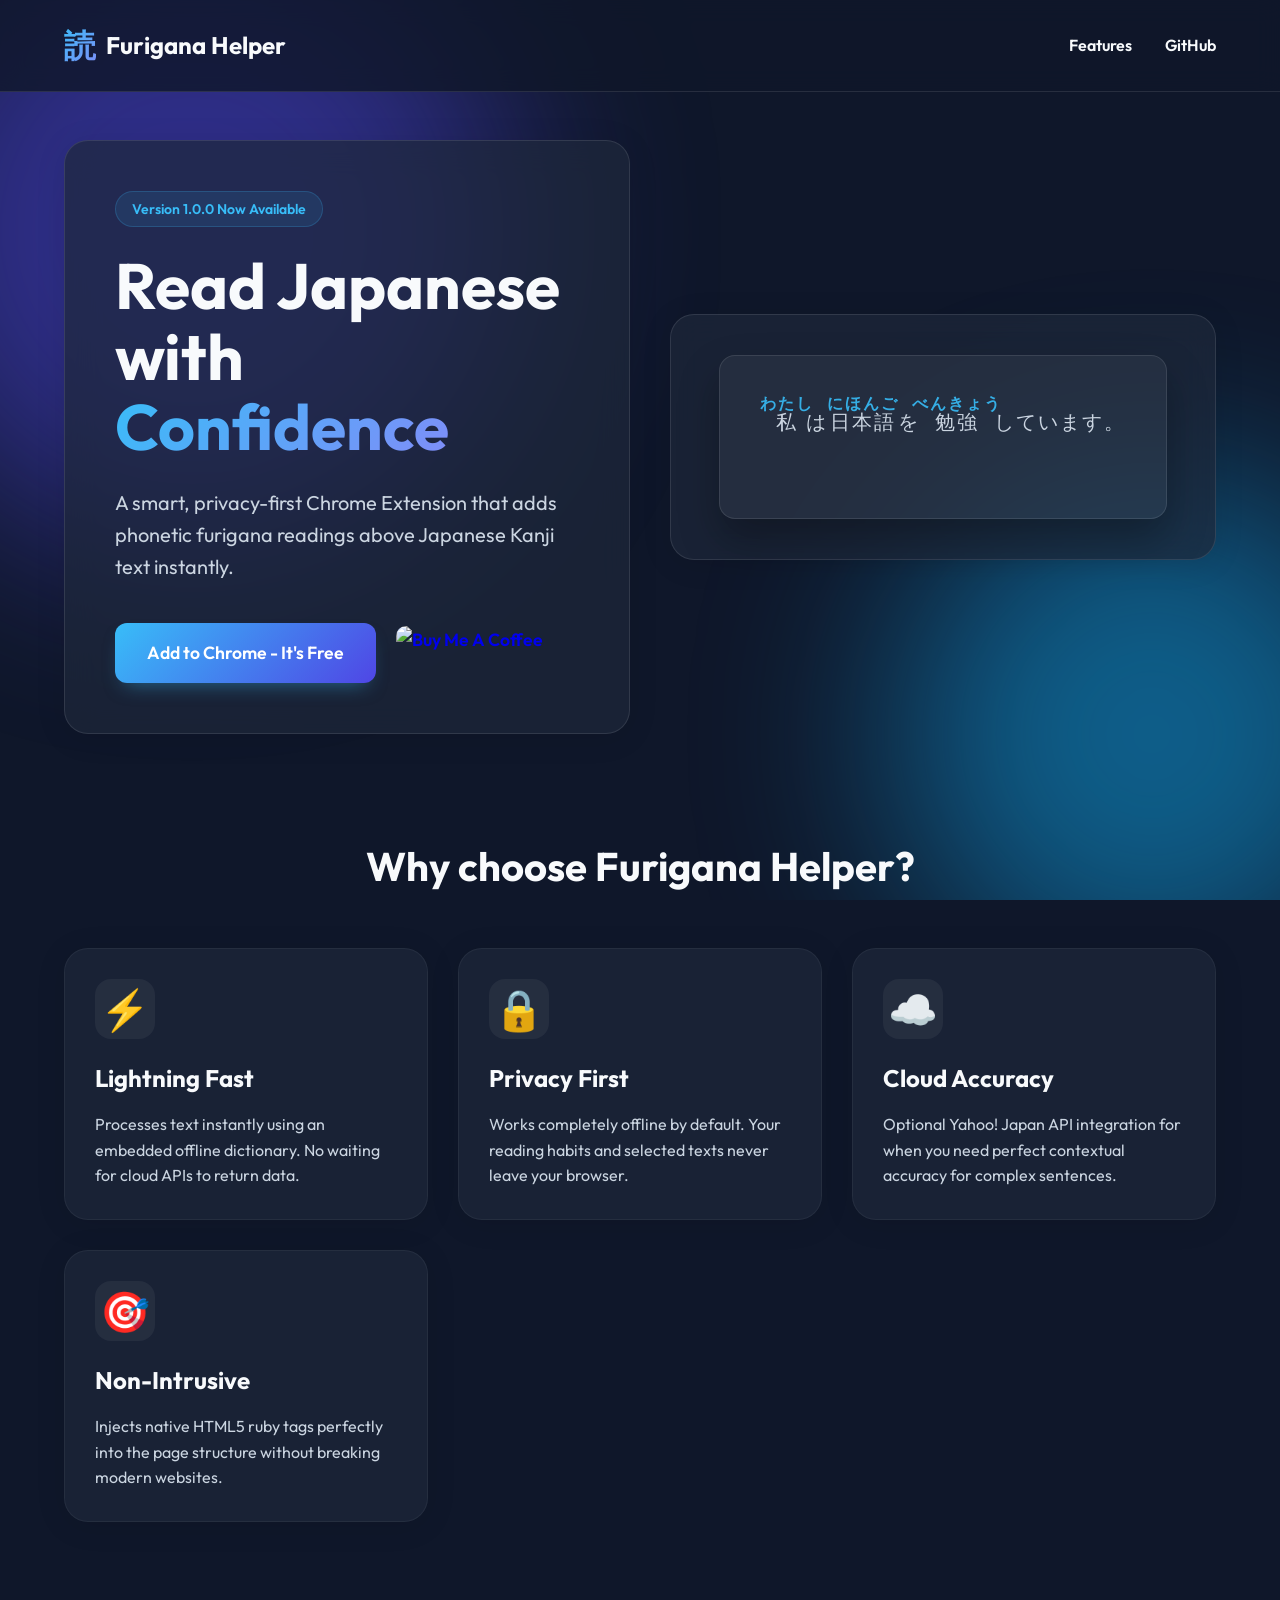
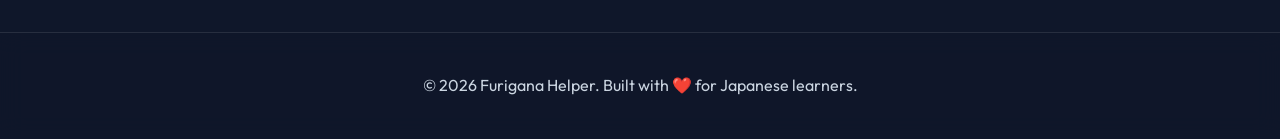
==== index.html @ e9f8dd42 "init" ====
<!DOCTYPE html>
<html lang="en">
<head>
    <meta charset="UTF-8">
    <meta name="viewport" content="width=device-width, initial-scale=1.0">
    <title>Furigana Helper - Master Japanese Reading</title>
    <meta name="description" content="A non-intrusive Chrome Extension that adds phonetic furigana readings above Japanese Kanji text using a hybrid offline and cloud processing architecture.">
    <link rel="stylesheet" href="style.css">
    <!-- Modern typography -->
    <link href="https://fonts.googleapis.com/css2?family=Outfit:wght@300;400;600;700&display=swap" rel="stylesheet">
</head>
<body>
    <!-- Animated background elements -->
    <div class="background-elements">
        <div class="blob blob-1"></div>
        <div class="blob blob-2"></div>
    </div>

    <!-- Glassmorphism Navigation -->
    <nav class="glass-nav">
        <div class="logo">
            <span class="kanji">読</span> Furigana Helper
        </div>
        <div class="nav-links">
            <a href="#features">Features</a>
            <a href="https://github.com/wennuan-jp/furigana-helper" target="_blank">GitHub</a>
        </div>
    </nav>

    <main>
        <!-- Hero Section -->
        <section class="hero">
            <div class="hero-content glass-card">
                <div class="badge">Version 1.0.0 Now Available</div>
                <h1>Read Japanese with <span class="highlight">Confidence</span></h1>
                <p>A smart, privacy-first Chrome Extension that adds phonetic furigana readings above Japanese Kanji text instantly.</p>
                <div class="cta-group">
                    <a href="https://chrome.google.com/webstore" class="btn primary-btn">Add to Chrome - It's Free</a>
                    
                    <!-- Buy me a coffee button -->
                    <a href="https://buymeacoffee.com/wennuan" target="_blank" class="btn bmac-btn">
                        <img src="https://cdn.buymeacoffee.com/buttons/v2/default-yellow.png" alt="Buy Me A Coffee" class="bmac-img">
                    </a>
                </div>
            </div>
            
            <div class="hero-image glass-card">
                <div class="mockup">
                    <p class="japanese-text">
                        <ruby>私<rt>わたし</rt></ruby>は<ruby>日本語<rt>にほんご</rt></ruby>を<ruby>勉強<rt>べんきょう</rt></ruby>しています。
                    </p>
                </div>
            </div>
        </section>

        <!-- Features Section -->
        <section id="features" class="features">
            <h2 class="section-title">Why choose Furigana Helper?</h2>
            <div class="feature-grid">
                <div class="feature-card glass-card">
                    <div class="icon">⚡️</div>
                    <h3>Lightning Fast</h3>
                    <p>Processes text instantly using an embedded offline dictionary. No waiting for cloud APIs to return data.</p>
                </div>
                <div class="feature-card glass-card">
                    <div class="icon">🔒</div>
                    <h3>Privacy First</h3>
                    <p>Works completely offline by default. Your reading habits and selected texts never leave your browser.</p>
                </div>
                <div class="feature-card glass-card">
                    <div class="icon">☁️</div>
                    <h3>Cloud Accuracy</h3>
                    <p>Optional Yahoo! Japan API integration for when you need perfect contextual accuracy for complex sentences.</p>
                </div>
                <div class="feature-card glass-card">
                    <div class="icon">🎯</div>
                    <h3>Non-Intrusive</h3>
                    <p>Injects native HTML5 ruby tags perfectly into the page structure without breaking modern websites.</p>
                </div>
            </div>
        </section>
    </main>

    <footer>
        <p>&copy; 2026 Furigana Helper. Built with ❤️ for Japanese learners.</p>
    </footer>
</body>
</html>
---- style.css ----
:root {
    --bg-color: #0f172a;
    --text-main: #f8fafc;
    --text-muted: #cbd5e1;
    --accent: #38bdf8;
    --accent-hover: #0ea5e9;
    --glass-bg: rgba(30, 41, 59, 0.7);
    --glass-border: rgba(255, 255, 255, 0.1);
}

* {
    margin: 0;
    padding: 0;
    box-sizing: border-box;
}

body {
    font-family: 'Outfit', sans-serif;
    background-color: var(--bg-color);
    color: var(--text-main);
    line-height: 1.6;
    overflow-x: hidden;
    position: relative;
    min-height: 100vh;
}

/* Background Gradients & Blobs */
.background-elements {
    position: fixed;
    top: 0;
    left: 0;
    width: 100%;
    height: 100%;
    z-index: -1;
    overflow: hidden;
}

.blob {
    position: absolute;
    border-radius: 50%;
    filter: blur(100px);
    opacity: 0.5;
    animation: float 20s infinite ease-in-out alternate;
}

.blob-1 {
    top: -10%;
    left: -10%;
    width: 50vw;
    height: 50vw;
    background: #4f46e5;
}

.blob-2 {
    bottom: -10%;
    right: -10%;
    width: 40vw;
    height: 40vw;
    background: #0ea5e9;
    animation-delay: -10s;
}

@keyframes float {
    0% { transform: translate(0, 0) scale(1); }
    100% { transform: translate(50px, 50px) scale(1.1); }
}

/* Glassmorphism Utilities */
.glass-card {
    background: var(--glass-bg);
    backdrop-filter: blur(16px);
    -webkit-backdrop-filter: blur(16px);
    border: 1px solid var(--glass-border);
    border-radius: 24px;
    box-shadow: 0 4px 30px rgba(0, 0, 0, 0.1);
}

.glass-nav {
    position: fixed;
    top: 0;
    width: 100%;
    display: flex;
    justify-content: space-between;
    align-items: center;
    padding: 20px 5%;
    background: rgba(15, 23, 42, 0.8);
    backdrop-filter: blur(12px);
    border-bottom: 1px solid var(--glass-border);
    z-index: 100;
}

.logo {
    font-size: 1.5rem;
    font-weight: 700;
    display: flex;
    align-items: center;
    gap: 10px;
}

.kanji {
    background: linear-gradient(135deg, #38bdf8, #818cf8);
    -webkit-background-clip: text;
    -webkit-text-fill-color: transparent;
    font-size: 2rem;
}

.nav-links a {
    color: var(--text-main);
    text-decoration: none;
    margin-left: 30px;
    font-weight: 600;
    transition: color 0.3s;
}

.nav-links a:hover {
    color: var(--accent);
}

/* Main Layout */
main {
    padding: 140px 5% 60px;
    max-width: 1400px;
    margin: 0 auto;
}

/* Hero Section */
.hero {
    display: flex;
    gap: 40px;
    align-items: center;
    margin-bottom: 100px;
    flex-wrap: wrap;
}

.hero-content {
    flex: 1;
    min-width: 350px;
    padding: 50px;
}

.badge {
    display: inline-block;
    padding: 6px 16px;
    background: rgba(56, 189, 248, 0.1);
    color: var(--accent);
    border: 1px solid rgba(56, 189, 248, 0.2);
    border-radius: 50px;
    font-size: 0.875rem;
    font-weight: 600;
    margin-bottom: 24px;
}

.hero h1 {
    font-size: 4rem;
    line-height: 1.1;
    margin-bottom: 24px;
}

.highlight {
    background: linear-gradient(135deg, #38bdf8, #818cf8);
    -webkit-background-clip: text;
    -webkit-text-fill-color: transparent;
}

.hero p {
    font-size: 1.25rem;
    color: var(--text-muted);
    margin-bottom: 40px;
}

.cta-group {
    display: flex;
    gap: 20px;
    align-items: center;
    flex-wrap: wrap;
}

.btn {
    padding: 16px 32px;
    border-radius: 12px;
    font-weight: 600;
    font-size: 1.1rem;
    text-decoration: none;
    transition: all 0.3s ease;
    display: inline-flex;
    align-items: center;
    justify-content: center;
}

.primary-btn {
    background: linear-gradient(135deg, #38bdf8, #4f46e5);
    color: white;
    border: none;
    box-shadow: 0 10px 20px -10px rgba(56, 189, 248, 0.5);
}

.primary-btn:hover {
    transform: translateY(-2px);
    box-shadow: 0 15px 25px -10px rgba(56, 189, 248, 0.7);
}

.bmac-btn {
    padding: 0;
    background: transparent;
    border-radius: 10px;
    overflow: hidden;
    height: 54px;
    display: inline-block;
}

.bmac-btn img {
    height: 100%;
    transition: transform 0.3s;
}

.bmac-btn:hover img {
    transform: scale(1.05);
}

/* Mockup UI */
.hero-image {
    flex: 1;
    min-width: 350px;
    padding: 40px;
    display: flex;
    align-items: center;
    justify-content: center;
    position: relative;
}

.mockup {
    background: rgba(255, 255, 255, 0.05);
    padding: 40px;
    border-radius: 16px;
    border: 1px solid rgba(255, 255, 255, 0.1);
    box-shadow: 0 20px 40px rgba(0,0,0,0.3);
    text-align: center;
}

.japanese-text {
    font-size: 2.5rem;
    font-weight: 400;
    letter-spacing: 0.1em;
    color: white;
}

ruby {
    ruby-position: over;
    ruby-align: center;
}

rt {
    color: var(--accent);
    font-size: 1rem;
    font-weight: 600;
    opacity: 0.9;
}

/* Features */
.section-title {
    text-align: center;
    font-size: 2.5rem;
    margin-bottom: 50px;
}

.feature-grid {
    display: grid;
    grid-template-columns: repeat(auto-fit, minmax(280px, 1fr));
    gap: 30px;
}

.feature-card {
    padding: 30px;
    transition: transform 0.3s ease;
    border: 1px solid rgba(255,255,255,0.05);
}

.feature-card:hover {
    transform: translateY(-5px);
    border-color: rgba(56, 189, 248, 0.3);
}

.feature-card .icon {
    font-size: 2.5rem;
    margin-bottom: 20px;
    background: rgba(255,255,255,0.05);
    width: 60px;
    height: 60px;
    display: flex;
    align-items: center;
    justify-content: center;
    border-radius: 16px;
}

.feature-card h3 {
    font-size: 1.5rem;
    margin-bottom: 15px;
}

.feature-card p {
    color: var(--text-muted);
}

footer {
    text-align: center;
    padding: 40px;
    color: var(--text-muted);
    border-top: 1px solid var(--glass-border);
    background: rgba(15, 23, 42, 0.8);
    backdrop-filter: blur(12px);
    margin-top: 50px;
}

@media (max-width: 768px) {
    .hero h1 { font-size: 3rem; }
    .japanese-text { font-size: 2rem; }
    .hero-content { padding: 30px; }
    .nav-links { display: none; }
}
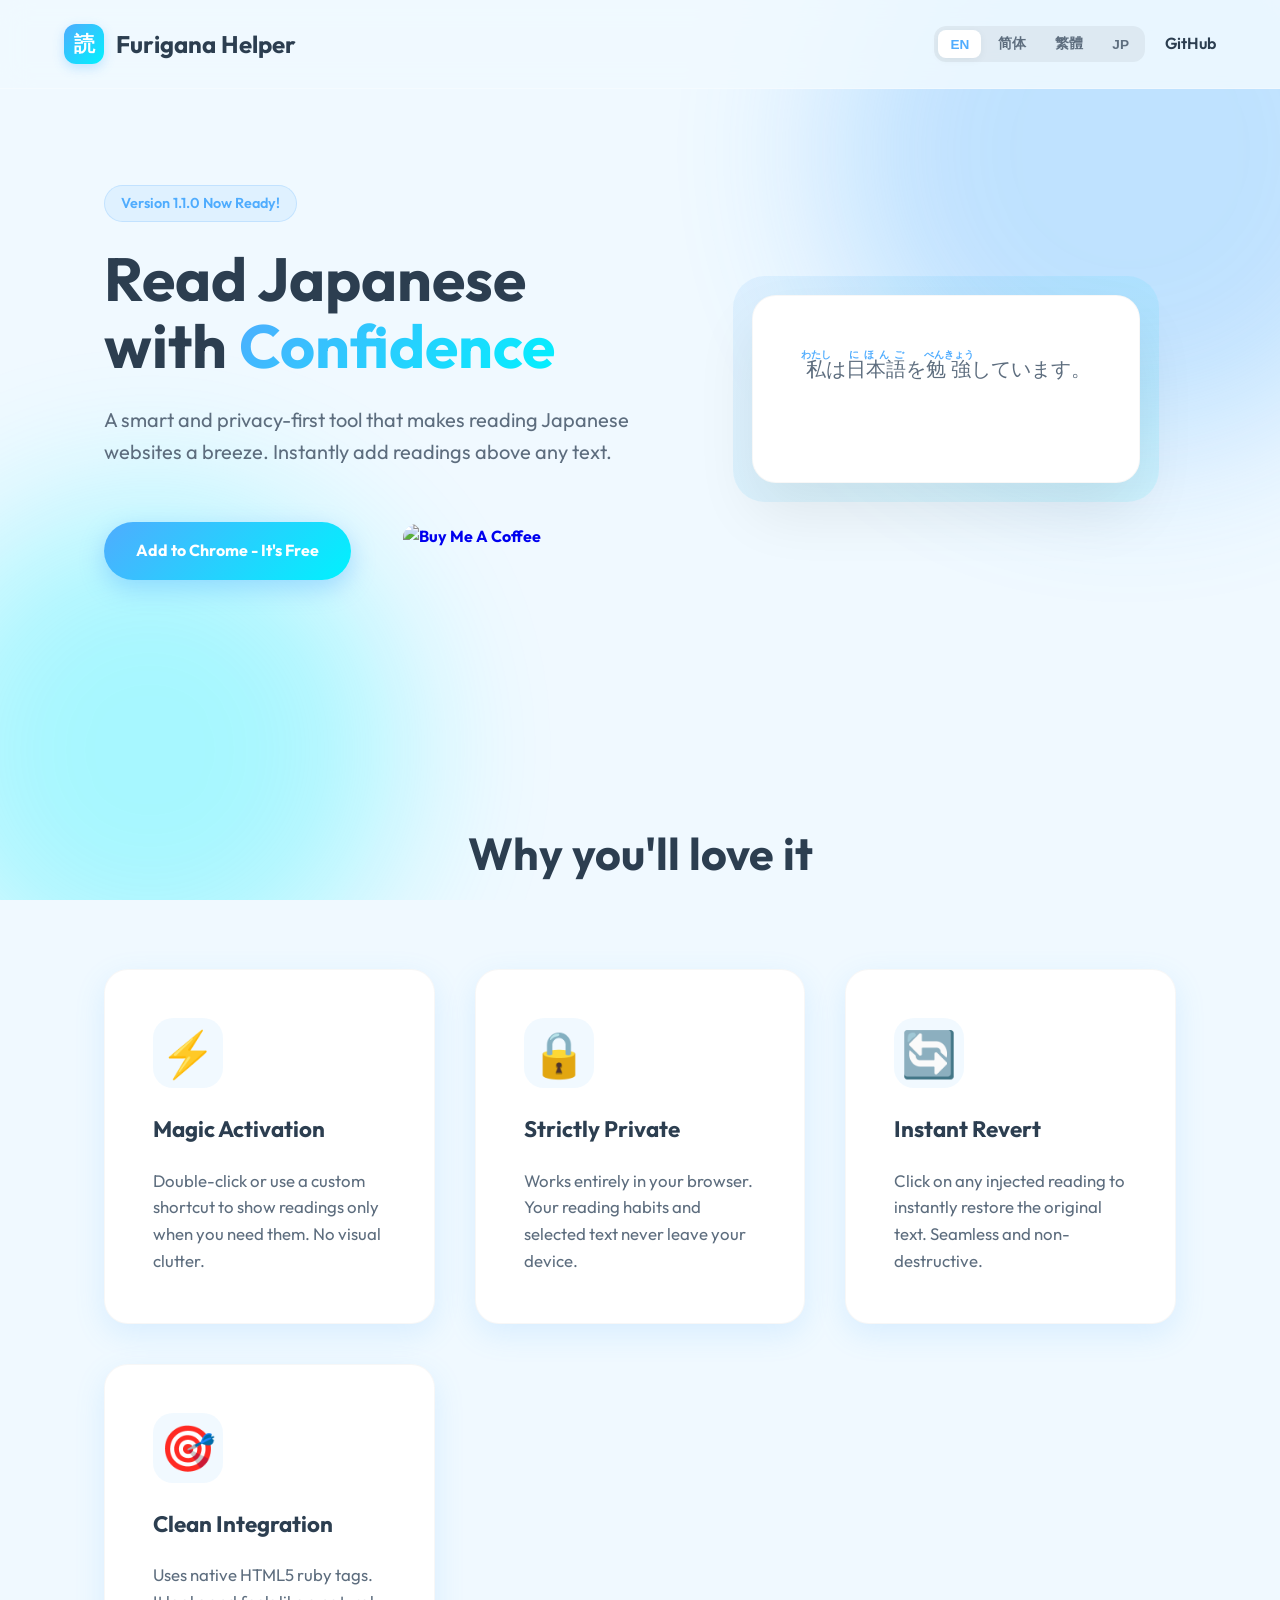
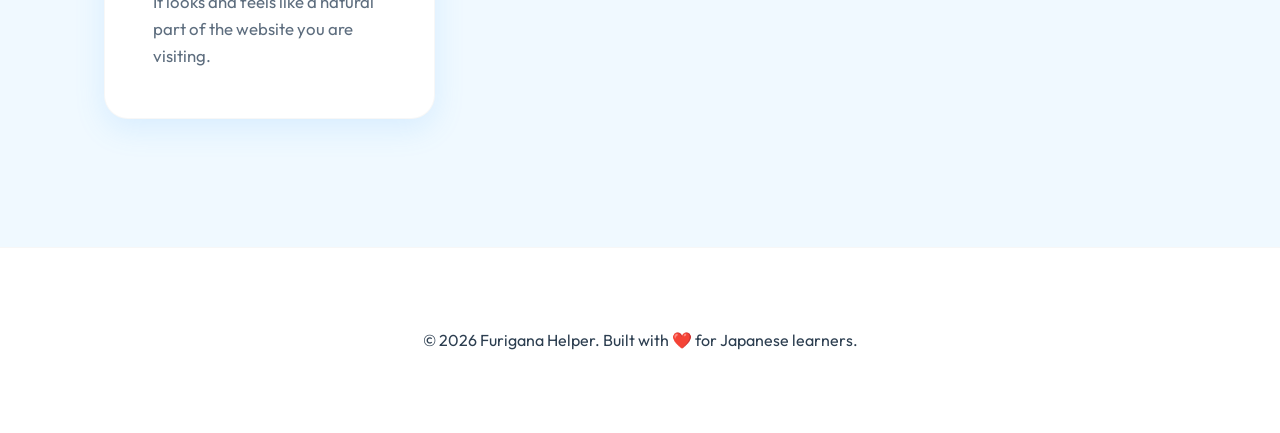
==== commit cc044fc1: "feat: redesign website with light theme and modern aesthetic components" ====
--- a/index.html
+++ b/index.html
@@ -1,51 +1,59 @@
 <!DOCTYPE html>
 <html lang="en">
+
 <head>
     <meta charset="UTF-8">
     <meta name="viewport" content="width=device-width, initial-scale=1.0">
-    <title>Furigana Helper - Master Japanese Reading</title>
-    <meta name="description" content="A non-intrusive Chrome Extension that adds phonetic furigana readings above Japanese Kanji text using a hybrid offline and cloud processing architecture.">
+    <title>Furigana Helper - Read Japanese with Confidence</title>
+    <meta name="description"
+        content="A modern Chrome Extension that adds phonetic furigana readings above Japanese Kanji text. Simple, private, and powerful.">
     <link rel="stylesheet" href="style.css">
-    <!-- Modern typography -->
     <link href="https://fonts.googleapis.com/css2?family=Outfit:wght@300;400;600;700&display=swap" rel="stylesheet">
 </head>
+
 <body>
-    <!-- Animated background elements -->
     <div class="background-elements">
         <div class="blob blob-1"></div>
         <div class="blob blob-2"></div>
     </div>
 
-    <!-- Glassmorphism Navigation -->
     <nav class="glass-nav">
         <div class="logo">
             <span class="kanji">読</span> Furigana Helper
         </div>
-        <div class="nav-links">
-            <a href="#features">Features</a>
-            <a href="https://github.com/wennuan-jp/furigana-helper" target="_blank">GitHub</a>
+        <div class="nav-right">
+            <div class="lang-switcher">
+                <button class="lang-btn" onclick="setLanguage('en')">EN</button>
+                <button class="lang-btn" onclick="setLanguage('zh-CN')">简体</button>
+                <button class="lang-btn" onclick="setLanguage('zh-TW')">繁體</button>
+                <button class="lang-btn" onclick="setLanguage('ja')">JP</button>
+            </div>
+            <div class="nav-links">
+                <a href="https://github.com/wennuan-jp/furigana-helper" target="_blank">GitHub</a>
+            </div>
         </div>
     </nav>
 
     <main>
-        <!-- Hero Section -->
         <section class="hero">
-            <div class="hero-content glass-card">
-                <div class="badge">Version 1.0.0 Now Available</div>
-                <h1>Read Japanese with <span class="highlight">Confidence</span></h1>
-                <p>A smart, privacy-first Chrome Extension that adds phonetic furigana readings above Japanese Kanji text instantly.</p>
+            <div class="hero-content">
+                <div class="badge" data-i18n="badge">Version 1.1.0 Now Ready!</div>
+                <h1 data-i18n="hero-title">Read Japanese with <span class="highlight">Confidence</span></h1>
+                <p data-i18n="hero-desc">A smart and privacy-first tool that makes reading Japanese websites a breeze.
+                    Instantly add readings above any text.</p>
                 <div class="cta-group">
-                    <a href="https://chrome.google.com/webstore" class="btn primary-btn">Add to Chrome - It's Free</a>
-                    
-                    <!-- Buy me a coffee button -->
+                    <a href="https://chromewebstore.google.com/detail/furigana-helper/lhoodmbnejfoagjhkodedkplmfnijfgh"
+                        class="btn primary-btn" data-i18n="cta-btn">Add to Chrome - It's Free</a>
+
                     <a href="https://buymeacoffee.com/wennuan" target="_blank" class="btn bmac-btn">
-                        <img src="https://cdn.buymeacoffee.com/buttons/v2/default-yellow.png" alt="Buy Me A Coffee" class="bmac-img">
+                        <img src="https://cdn.buymeacoffee.com/buttons/v2/default-yellow.png" alt="Buy Me A Coffee"
+                            class="bmac-img">
                     </a>
                 </div>
             </div>
-            
-            <div class="hero-image glass-card">
-                <div class="mockup">
+
+            <div class="hero-image-container">
+                <div class="mockup-card">
                     <p class="japanese-text">
                         <ruby>私<rt>わたし</rt></ruby>は<ruby>日本語<rt>にほんご</rt></ruby>を<ruby>勉強<rt>べんきょう</rt></ruby>しています。
                     </p>
@@ -53,36 +61,150 @@
             </div>
         </section>
 
-        <!-- Features Section -->
         <section id="features" class="features">
-            <h2 class="section-title">Why choose Furigana Helper?</h2>
+            <h2 class="section-title" data-i18n="features-title">Why you'll love it</h2>
             <div class="feature-grid">
-                <div class="feature-card glass-card">
+                <div class="feature-card">
                     <div class="icon">⚡️</div>
-                    <h3>Lightning Fast</h3>
-                    <p>Processes text instantly using an embedded offline dictionary. No waiting for cloud APIs to return data.</p>
-                </div>
-                <div class="feature-card glass-card">
+                    <h3 data-i18n="f1-title">Magic Activation</h3>
+                    <p data-i18n="f1-desc">Double-click or use a custom shortcut to show readings only when you need
+                        them. No visual clutter.</p>
+                </div>
+                <div class="feature-card">
                     <div class="icon">🔒</div>
-                    <h3>Privacy First</h3>
-                    <p>Works completely offline by default. Your reading habits and selected texts never leave your browser.</p>
-                </div>
-                <div class="feature-card glass-card">
-                    <div class="icon">☁️</div>
-                    <h3>Cloud Accuracy</h3>
-                    <p>Optional Yahoo! Japan API integration for when you need perfect contextual accuracy for complex sentences.</p>
-                </div>
-                <div class="feature-card glass-card">
+                    <h3 data-i18n="f2-title">Strictly Private</h3>
+                    <p data-i18n="f2-desc">Works entirely in your browser. Your reading habits and selected text never
+                        leave your device.</p>
+                </div>
+                <div class="feature-card">
+                    <div class="icon">🔄</div>
+                    <h3 data-i18n="f3-title">Instant Revert</h3>
+                    <p data-i18n="f3-desc">Click on any injected reading to instantly restore the original text.
+                        Seamless and non-destructive.</p>
+                </div>
+                <div class="feature-card">
                     <div class="icon">🎯</div>
-                    <h3>Non-Intrusive</h3>
-                    <p>Injects native HTML5 ruby tags perfectly into the page structure without breaking modern websites.</p>
+                    <h3 data-i18n="f4-title">Clean Integration</h3>
+                    <p data-i18n="f4-desc">Uses native HTML5 ruby tags. It looks and feels like a natural part of the
+                        website you are visiting.</p>
                 </div>
             </div>
         </section>
     </main>
 
     <footer>
-        <p>&copy; 2026 Furigana Helper. Built with ❤️ for Japanese learners.</p>
+        <p data-i18n="footer">&copy; 2026 Furigana Helper. Built with ❤️ for Japanese learners.</p>
     </footer>
+
+    <script>
+        const translations = {
+            'en': {
+                'badge': 'Version 1.1.0 Now Ready!',
+                'hero-title': 'Read Japanese with <span class="highlight">Confidence</span>',
+                'hero-desc': 'A smart and privacy-first tool that makes reading Japanese websites a breeze. Instantly add readings above any text.',
+                'cta-btn': 'Add to Chrome - It\'s Free',
+                'features-title': 'Why you\'ll love it',
+                'f1-title': 'Magic Activation',
+                'f1-desc': 'Double-click or use a custom shortcut to show readings only when you need them. No visual clutter.',
+                'f2-title': 'Strictly Private',
+                'f2-desc': 'Works entirely in your browser. Your reading habits and selected text never leave your device.',
+                'f3-title': 'Instant Revert',
+                'f3-desc': 'Click on any injected reading to instantly restore the original text. Seamless and non-destructive.',
+                'f4-title': 'Clean Integration',
+                'f4-desc': 'Uses native HTML5 ruby tags. It looks and feels like a natural part of the website you are visiting.',
+                'footer': '&copy; 2026 Furigana Helper. Built with ❤️ for Japanese learners.'
+            },
+            'zh-CN': {
+                'badge': '1.1.0 版本现已发布！',
+                'hero-title': '让日语阅读变得<span class="highlight">轻松自信</span>',
+                'hero-desc': '一个聪明且保护隐私的工具，让浏览日语网站变得轻而易举。瞬间在任何文字上方添加读音。',
+                'cta-btn': '添加到 Chrome - 完全免费',
+                'features-title': '你会爱上它的理由',
+                'f1-title': '灵动触发',
+                'f1-desc': '通过双击或自定义快捷键触发，只在需要时显示读音，拒绝页面凌乱。',
+                'f2-title': '绝对私密',
+                'f2-desc': '完全在浏览器本地运行。您的阅读习惯和选择的文本永远不会离开您的设备。',
+                'f3-title': '一键还原',
+                'f3-desc': '点击任何生成的注音即可瞬间恢复原始文本，无缝且不破坏页面。',
+                'f4-title': '原生集成',
+                'f4-desc': '使用原生 HTML5 ruby 标签。它看起来就像是你访问的网站自带的功能一样自然。',
+                'footer': '&copy; 2026 Furigana Helper. 为日语学习者精心打造 ❤️'
+            },
+            'zh-TW': {
+                'badge': '1.1.0 版本現已發佈！',
+                'hero-title': '讓日語閱讀變得<span class="highlight">輕鬆自信</span>',
+                'hero-desc': '一個聰明且保護隱私的工具，讓瀏覽日語網站變得輕而易舉。瞬間在任何文字上方添加讀音。',
+                'cta-btn': '新增至 Chrome - 完全免費',
+                'features-title': '你會愛上它的理由',
+                'f1-title': '靈動觸發',
+                'f1-desc': '透過雙擊或自定義快捷鍵觸發，只在需要時顯示讀音，拒絕頁面凌亂。',
+                'f2-title': '絕對私密',
+                'f2-desc': '完全在瀏覽器本地運行。您的閱讀習慣和選擇的文本永遠不會離開您的裝置。',
+                'f3-title': '一鍵還原',
+                'f3-desc': '點擊任何生成的注音即可瞬間恢復原始文本，無縫且不破壞頁面。',
+                'f4-title': '原生集成',
+                'f4-desc': '使用原生 HTML5 ruby 標籤。它看起來就像是你訪問的網站自帶的功能一樣自然。',
+                'footer': '&copy; 2026 Furigana Helper. 為日語學習者精心打造 ❤️'
+            },
+            'ja': {
+                'badge': 'バージョン 1.1.0 リリース！',
+                'hero-title': '日本語をもっと<span class="highlight">自信</span>を持って読もう',
+                'hero-desc': '賢くてプライバシー重視のツールです。ウェブサイトの漢字の上に、瞬時にふりがなを表示します。',
+                'cta-btn': 'Chrome に追加 - 無料です',
+                'features-title': '選ばれる理由',
+                'f1-title': 'スマートな起動',
+                'f1-desc': 'ダブルクリックやショートカットで、必要な時だけふりがなを表示。画面を邪魔しません。',
+                'f2-title': 'プライバシー保護',
+                'f2-desc': 'すべてブラウザ内で完結。閲覧履歴やテキストデータが外部に送信されることはありません。',
+                'f3-title': 'ワンクリック復元',
+                'f3-desc': 'ふりがなをクリックするだけで、すぐに元のテキストに戻せます。',
+                'f4-title': '自然なデザイン',
+                'f4-desc': '標準的な HTML5 ruby タグを使用。サイトのデザインを崩さず、自然に馴染みます。',
+                'footer': '&copy; 2026 Furigana Helper. 日本語学習者のために ❤️ を込めて作りました。'
+            }
+        };
+
+        function setLanguage(lang) {
+            document.documentElement.lang = lang;
+            const elements = document.querySelectorAll('[data-i18n]');
+            elements.forEach(el => {
+                const key = el.getAttribute('data-i18n');
+                if (translations[lang][key]) {
+                    el.innerHTML = translations[lang][key];
+                }
+            });
+
+            // Update buttons
+            document.querySelectorAll('.lang-btn').forEach(btn => {
+                btn.classList.remove('active');
+                if (btn.textContent.toLowerCase().includes(lang.split('-')[0]) ||
+                    (lang === 'zh-CN' && btn.textContent === '简体') ||
+                    (lang === 'zh-TW' && btn.textContent === '繁體') ||
+                    (lang === 'ja' && btn.textContent === 'JP')) {
+                    btn.classList.add('active');
+                }
+            });
+
+            localStorage.setItem('preferred-lang', lang);
+        }
+
+        // Auto detect
+        const savedLang = localStorage.getItem('preferred-lang');
+        const browserLang = navigator.language;
+        let defaultLang = 'en';
+
+        if (savedLang) {
+            defaultLang = savedLang;
+        } else if (browserLang.startsWith('zh-TW') || browserLang.startsWith('zh-HK')) {
+            defaultLang = 'zh-TW';
+        } else if (browserLang.startsWith('zh')) {
+            defaultLang = 'zh-CN';
+        } else if (browserLang.startsWith('ja')) {
+            defaultLang = 'ja';
+        }
+
+        setLanguage(defaultLang);
+    </script>
 </body>
-</html>
+
+</html>
--- a/style.css
+++ b/style.css
@@ -1,11 +1,14 @@
+/* style.css - Icon-inspired Theme (Blue/Teal) */
 :root {
-    --bg-color: #0f172a;
-    --text-main: #f8fafc;
-    --text-muted: #cbd5e1;
-    --accent: #38bdf8;
-    --accent-hover: #0ea5e9;
-    --glass-bg: rgba(30, 41, 59, 0.7);
-    --glass-border: rgba(255, 255, 255, 0.1);
+    --primary: #4facfe;
+    --primary-light: #a6d9ff;
+    --secondary: #00f2fe;
+    --bg-warm: #f0f9ff;
+    --bg-card: #ffffff;
+    --text-main: #2c3e50;
+    --text-muted: #5d6d7e;
+    --shadow: 0 10px 30px rgba(79, 172, 254, 0.15);
+    --radius: 24px;
 }
 
 * {
@@ -16,15 +19,13 @@
 
 body {
     font-family: 'Outfit', sans-serif;
-    background-color: var(--bg-color);
+    background-color: var(--bg-warm);
     color: var(--text-main);
     line-height: 1.6;
     overflow-x: hidden;
-    position: relative;
-    min-height: 100vh;
-}
-
-/* Background Gradients & Blobs */
+}
+
+/* Background Blobs */
 .background-elements {
     position: fixed;
     top: 0;
@@ -37,283 +38,321 @@
 
 .blob {
     position: absolute;
+    filter: blur(80px);
+    opacity: 0.3;
     border-radius: 50%;
-    filter: blur(100px);
-    opacity: 0.5;
-    animation: float 20s infinite ease-in-out alternate;
+    animation: move 20s infinite alternate ease-in-out;
 }
 
 .blob-1 {
-    top: -10%;
-    left: -10%;
-    width: 50vw;
-    height: 50vw;
-    background: #4f46e5;
+    width: 600px;
+    height: 600px;
+    background: var(--primary);
+    top: -150px;
+    right: -150px;
 }
 
 .blob-2 {
-    bottom: -10%;
-    right: -10%;
-    width: 40vw;
-    height: 40vw;
-    background: #0ea5e9;
-    animation-delay: -10s;
-}
-
-@keyframes float {
-    0% { transform: translate(0, 0) scale(1); }
-    100% { transform: translate(50px, 50px) scale(1.1); }
-}
-
-/* Glassmorphism Utilities */
-.glass-card {
-    background: var(--glass-bg);
-    backdrop-filter: blur(16px);
-    -webkit-backdrop-filter: blur(16px);
-    border: 1px solid var(--glass-border);
-    border-radius: 24px;
-    box-shadow: 0 4px 30px rgba(0, 0, 0, 0.1);
-}
-
+    width: 500px;
+    height: 500px;
+    background: var(--secondary);
+    bottom: -100px;
+    left: -100px;
+    animation-delay: -5s;
+}
+
+@keyframes move {
+    from { transform: translate(0, 0) scale(1); }
+    to { transform: translate(60px, 60px) scale(1.1); }
+}
+
+/* Navigation */
 .glass-nav {
-    position: fixed;
+    display: flex;
+    justify-content: space-between;
+    align-items: center;
+    padding: 1.5rem 5%;
+    position: sticky;
     top: 0;
-    width: 100%;
-    display: flex;
-    justify-content: space-between;
-    align-items: center;
-    padding: 20px 5%;
-    background: rgba(15, 23, 42, 0.8);
-    backdrop-filter: blur(12px);
-    border-bottom: 1px solid var(--glass-border);
+    background: rgba(240, 249, 255, 0.85);
+    backdrop-filter: blur(15px);
     z-index: 100;
+    border-bottom: 1px solid rgba(255,255,255,0.3);
 }
 
 .logo {
+    display: flex;
+    align-items: center;
     font-size: 1.5rem;
     font-weight: 700;
-    display: flex;
-    align-items: center;
-    gap: 10px;
-}
-
-.kanji {
-    background: linear-gradient(135deg, #38bdf8, #818cf8);
-    -webkit-background-clip: text;
-    -webkit-text-fill-color: transparent;
-    font-size: 2rem;
+    color: var(--text-main);
+}
+
+.logo .kanji {
+    background: linear-gradient(135deg, var(--primary), var(--secondary));
+    color: white;
+    width: 40px;
+    height: 40px;
+    display: flex;
+    align-items: center;
+    justify-content: center;
+    border-radius: 12px;
+    margin-right: 12px;
+    font-size: 1.3rem;
+    box-shadow: 0 4px 12px rgba(79, 172, 254, 0.3);
+}
+
+.nav-right {
+    display: flex;
+    align-items: center;
+    gap: 20px;
+}
+
+.lang-switcher {
+    display: flex;
+    gap: 5px;
+    background: rgba(0,0,0,0.05);
+    padding: 4px;
+    border-radius: 12px;
+}
+
+.lang-btn {
+    padding: 5px 12px;
+    border-radius: 8px;
+    border: none;
+    background: transparent;
+    cursor: pointer;
+    font-size: 0.85rem;
+    font-weight: 600;
+    color: var(--text-muted);
+    transition: all 0.3s;
+}
+
+.lang-btn.active {
+    background: white;
+    color: var(--primary);
+    box-shadow: 0 2px 8px rgba(0,0,0,0.05);
 }
 
 .nav-links a {
+    text-decoration: none;
     color: var(--text-main);
-    text-decoration: none;
-    margin-left: 30px;
     font-weight: 600;
     transition: color 0.3s;
 }
 
 .nav-links a:hover {
-    color: var(--accent);
-}
-
-/* Main Layout */
-main {
-    padding: 140px 5% 60px;
-    max-width: 1400px;
-    margin: 0 auto;
+    color: var(--primary);
 }
 
 /* Hero Section */
 .hero {
     display: flex;
-    gap: 40px;
-    align-items: center;
-    margin-bottom: 100px;
-    flex-wrap: wrap;
+    align-items: center;
+    justify-content: space-between;
+    padding: 6rem 5%;
+    max-width: 1200px;
+    margin: 0 auto;
+    gap: 60px;
 }
 
 .hero-content {
-    flex: 1;
-    min-width: 350px;
-    padding: 50px;
+    flex: 1.2;
 }
 
 .badge {
     display: inline-block;
     padding: 6px 16px;
-    background: rgba(56, 189, 248, 0.1);
-    color: var(--accent);
-    border: 1px solid rgba(56, 189, 248, 0.2);
-    border-radius: 50px;
-    font-size: 0.875rem;
+    background: rgba(79, 172, 254, 0.1);
+    border: 1px solid rgba(79, 172, 254, 0.2);
+    border-radius: 30px;
+    color: var(--primary);
     font-weight: 600;
-    margin-bottom: 24px;
-}
-
-.hero h1 {
-    font-size: 4rem;
+    font-size: 0.9rem;
+    margin-bottom: 1.5rem;
+}
+
+h1 {
+    font-size: 3.8rem;
     line-height: 1.1;
-    margin-bottom: 24px;
+    margin-bottom: 1.5rem;
+    color: var(--text-main);
 }
 
 .highlight {
-    background: linear-gradient(135deg, #38bdf8, #818cf8);
+    background: linear-gradient(135deg, var(--primary), var(--secondary));
     -webkit-background-clip: text;
     -webkit-text-fill-color: transparent;
+    position: relative;
 }
 
 .hero p {
     font-size: 1.25rem;
     color: var(--text-muted);
-    margin-bottom: 40px;
+    margin-bottom: 2.5rem;
 }
 
 .cta-group {
     display: flex;
+    align-items: center;
     gap: 20px;
-    align-items: center;
     flex-wrap: wrap;
 }
 
 .btn {
     padding: 16px 32px;
-    border-radius: 12px;
+    border-radius: 50px;
+    font-weight: 700;
+    text-decoration: none;
+    transition: all 0.3s;
+    display: inline-flex;
+    align-items: center;
+    gap: 10px;
+}
+
+.primary-btn {
+    background: linear-gradient(135deg, var(--primary), var(--secondary));
+    color: white;
+    box-shadow: 0 8px 25px rgba(79, 172, 254, 0.4);
+}
+
+.primary-btn:hover {
+    transform: translateY(-3px);
+    box-shadow: 0 12px 30px rgba(79, 172, 254, 0.5);
+}
+
+.bmac-img {
+    height: 54px;
+    border-radius: 14px;
+}
+
+/* Mockup Style */
+.hero-image-container {
+    flex: 1;
+    display: flex;
+    justify-content: center;
+}
+
+.mockup-card {
+    background: white;
+    padding: 3rem;
+    border-radius: var(--radius);
+    box-shadow: 0 30px 60px rgba(0,0,0,0.08);
+    border: 1px solid rgba(0,0,0,0.03);
+    position: relative;
+    max-width: 100%;
+}
+
+.mockup-card::before {
+    content: '';
+    position: absolute;
+    top: -20px;
+    left: -20px;
+    right: -20px;
+    bottom: -20px;
+    background: linear-gradient(135deg, var(--primary), var(--secondary));
+    z-index: -1;
+    border-radius: 32px;
+    opacity: 0.1;
+}
+
+.japanese-text {
+    font-size: 2.2rem;
+    line-height: 2.5;
+    text-align: center;
+    font-weight: 500;
+}
+
+ruby rt {
+    font-size: 0.5em;
+    color: var(--primary);
     font-weight: 600;
-    font-size: 1.1rem;
-    text-decoration: none;
-    transition: all 0.3s ease;
-    display: inline-flex;
-    align-items: center;
-    justify-content: center;
-}
-
-.primary-btn {
-    background: linear-gradient(135deg, #38bdf8, #4f46e5);
-    color: white;
-    border: none;
-    box-shadow: 0 10px 20px -10px rgba(56, 189, 248, 0.5);
-}
-
-.primary-btn:hover {
-    transform: translateY(-2px);
-    box-shadow: 0 15px 25px -10px rgba(56, 189, 248, 0.7);
-}
-
-.bmac-btn {
-    padding: 0;
-    background: transparent;
-    border-radius: 10px;
-    overflow: hidden;
-    height: 54px;
-    display: inline-block;
-}
-
-.bmac-btn img {
-    height: 100%;
-    transition: transform 0.3s;
-}
-
-.bmac-btn:hover img {
-    transform: scale(1.05);
-}
-
-/* Mockup UI */
-.hero-image {
-    flex: 1;
-    min-width: 350px;
-    padding: 40px;
-    display: flex;
-    align-items: center;
-    justify-content: center;
-    position: relative;
-}
-
-.mockup {
-    background: rgba(255, 255, 255, 0.05);
-    padding: 40px;
-    border-radius: 16px;
-    border: 1px solid rgba(255, 255, 255, 0.1);
-    box-shadow: 0 20px 40px rgba(0,0,0,0.3);
-    text-align: center;
-}
-
-.japanese-text {
-    font-size: 2.5rem;
-    font-weight: 400;
-    letter-spacing: 0.1em;
-    color: white;
-}
-
-ruby {
-    ruby-position: over;
-    ruby-align: center;
-}
-
-rt {
-    color: var(--accent);
-    font-size: 1rem;
-    font-weight: 600;
-    opacity: 0.9;
 }
 
 /* Features */
+.features {
+    padding: 8rem 5%;
+    max-width: 1200px;
+    margin: 0 auto;
+}
+
 .section-title {
     text-align: center;
-    font-size: 2.5rem;
-    margin-bottom: 50px;
+    font-size: 2.8rem;
+    margin-bottom: 5rem;
 }
 
 .feature-grid {
     display: grid;
-    grid-template-columns: repeat(auto-fit, minmax(280px, 1fr));
-    gap: 30px;
+    grid-template-columns: repeat(auto-fit, minmax(260px, 1fr));
+    gap: 40px;
 }
 
 .feature-card {
-    padding: 30px;
-    transition: transform 0.3s ease;
-    border: 1px solid rgba(255,255,255,0.05);
+    background: var(--bg-card);
+    padding: 3rem;
+    border-radius: var(--radius);
+    box-shadow: var(--shadow);
+    transition: all 0.4s cubic-bezier(0.175, 0.885, 0.32, 1.275);
+    border: 1px solid rgba(0,0,0,0.03);
 }
 
 .feature-card:hover {
-    transform: translateY(-5px);
-    border-color: rgba(56, 189, 248, 0.3);
+    transform: translateY(-15px) scale(1.02);
+    box-shadow: 0 20px 40px rgba(79, 172, 254, 0.2);
 }
 
 .feature-card .icon {
-    font-size: 2.5rem;
-    margin-bottom: 20px;
-    background: rgba(255,255,255,0.05);
-    width: 60px;
-    height: 60px;
+    font-size: 2.8rem;
+    margin-bottom: 1.5rem;
+    background: rgba(79, 172, 254, 0.08);
+    width: 70px;
+    height: 70px;
     display: flex;
     align-items: center;
     justify-content: center;
-    border-radius: 16px;
+    border-radius: 20px;
+    color: var(--primary);
 }
 
 .feature-card h3 {
-    font-size: 1.5rem;
-    margin-bottom: 15px;
+    margin-bottom: 1.2rem;
+    font-size: 1.4rem;
 }
 
 .feature-card p {
     color: var(--text-muted);
-}
-
+    font-size: 1.05rem;
+}
+
+/* Footer */
 footer {
     text-align: center;
-    padding: 40px;
-    color: var(--text-muted);
-    border-top: 1px solid var(--glass-border);
-    background: rgba(15, 23, 42, 0.8);
-    backdrop-filter: blur(12px);
-    margin-top: 50px;
-}
-
-@media (max-width: 768px) {
-    .hero h1 { font-size: 3rem; }
-    .japanese-text { font-size: 2rem; }
-    .hero-content { padding: 30px; }
-    .nav-links { display: none; }
-}
+    padding: 5rem 5%;
+    background: white;
+    border-top: 1px solid rgba(0,0,0,0.03);
+}
+
+@media (max-width: 1024px) {
+    .hero {
+        flex-direction: column;
+        text-align: center;
+        padding-top: 2rem;
+    }
+    
+    .cta-group {
+        justify-content: center;
+    }
+    
+    h1 {
+        font-size: 3rem;
+    }
+    
+    .mockup-card {
+        padding: 2rem;
+    }
+    
+    .japanese-text {
+        font-size: 1.6rem;
+    }
+}
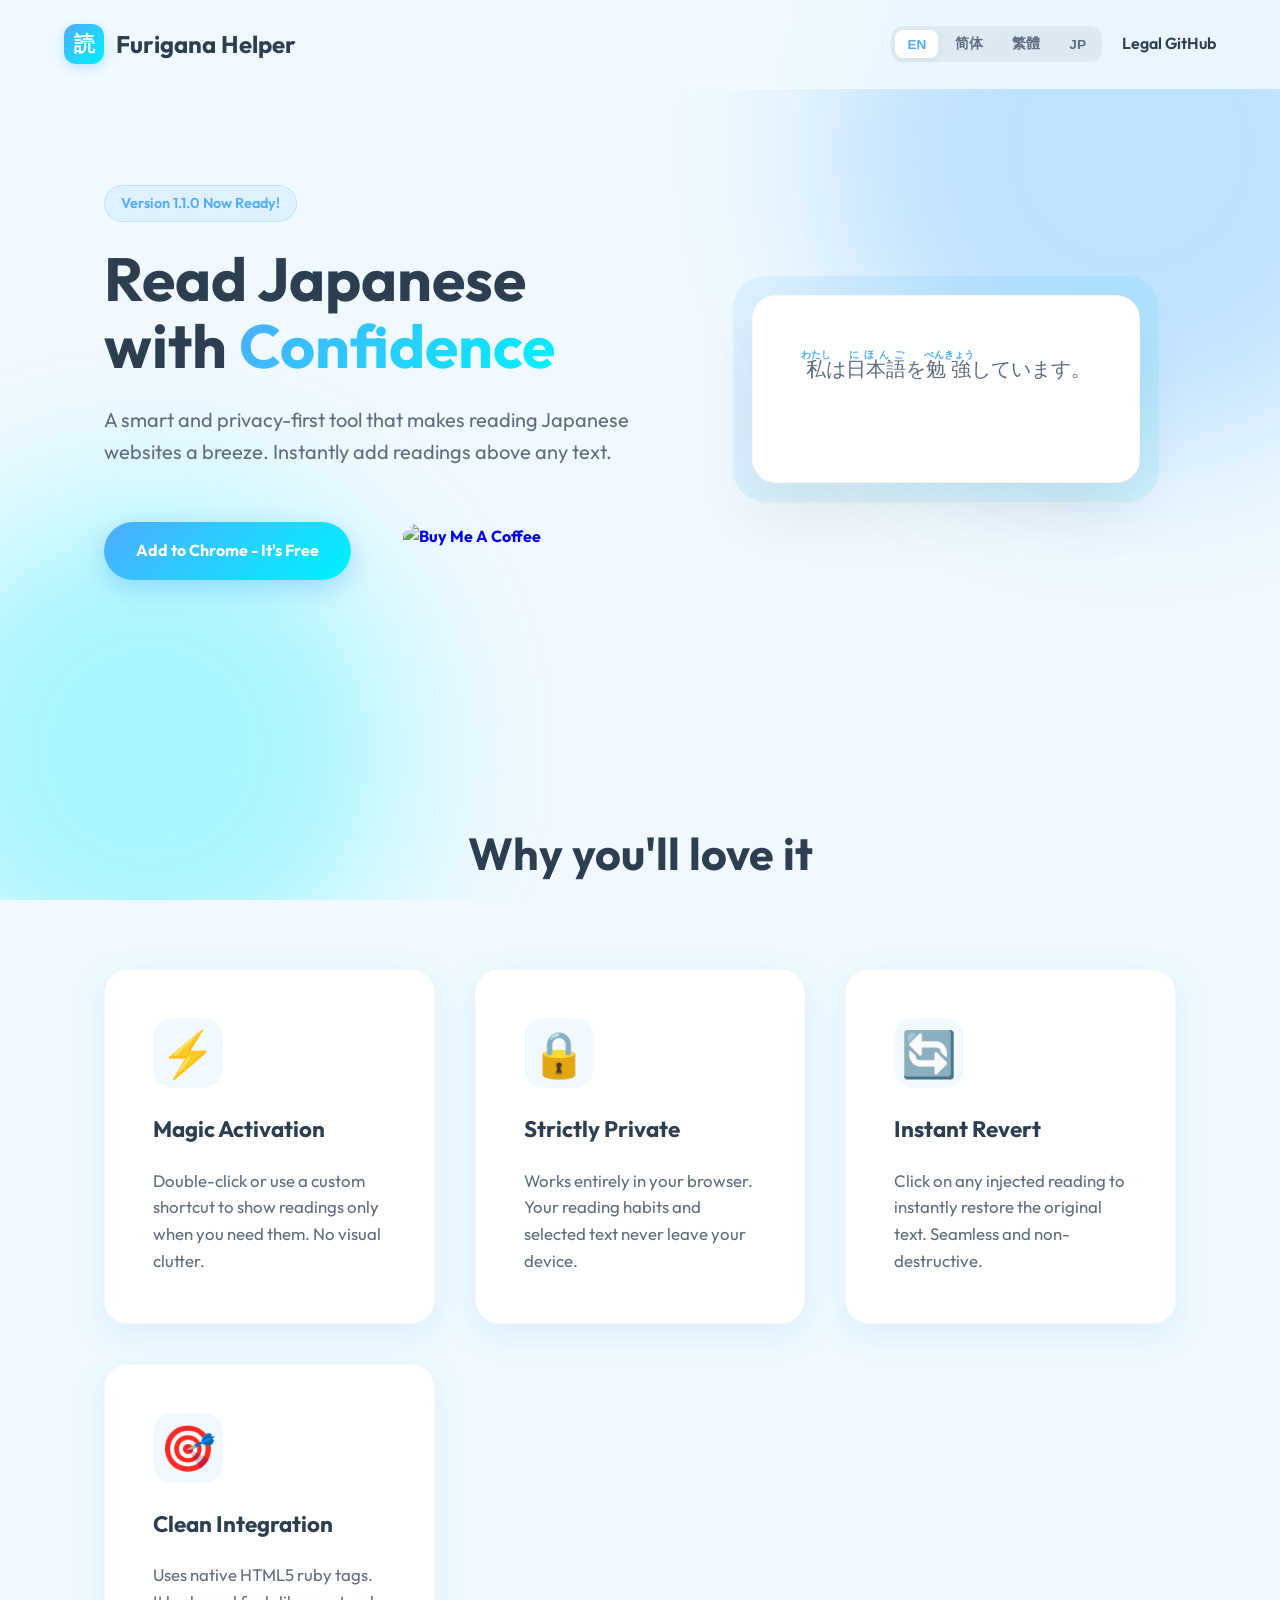
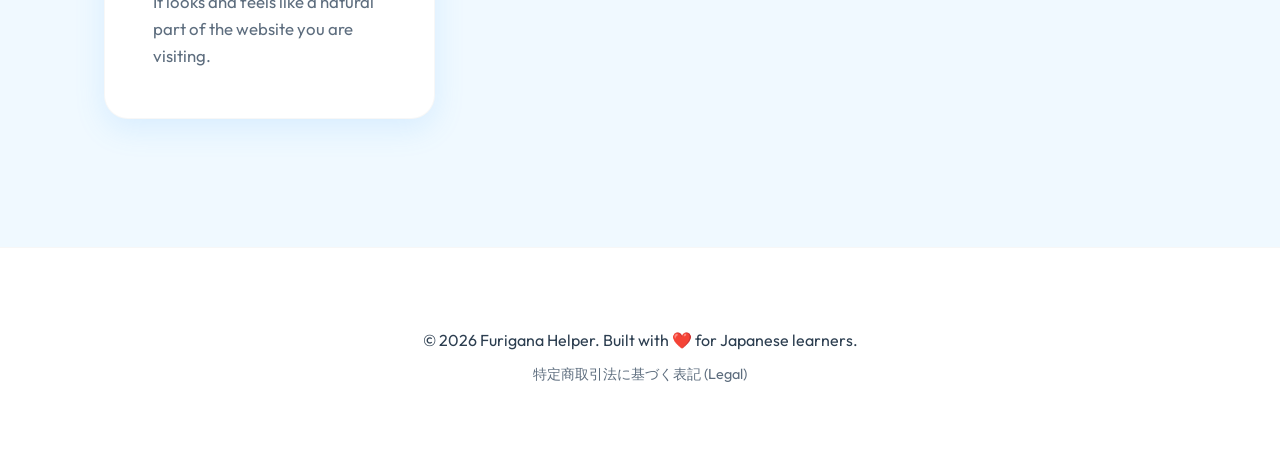
==== commit 47c6cc94: "feat: add legal compliance page for specified commercial transactions and link it in the footer" ====
--- a/index.html
+++ b/index.html
@@ -29,6 +29,7 @@
                 <button class="lang-btn" onclick="setLanguage('ja')">JP</button>
             </div>
             <div class="nav-links">
+                <a href="legal.html">Legal</a>
                 <a href="https://github.com/wennuan-jp/furigana-helper" target="_blank">GitHub</a>
             </div>
         </div>
@@ -43,7 +44,7 @@
                     Instantly add readings above any text.</p>
                 <div class="cta-group">
                     <a href="https://chromewebstore.google.com/detail/furigana-helper/lhoodmbnejfoagjhkodedkplmfnijfgh"
-                        class="btn primary-btn" data-i18n="cta-btn">Add to Chrome - It's Free</a>
+                        target="_blank" class="btn primary-btn" data-i18n="cta-btn">Add to Browser</a>
 
                     <a href="https://buymeacoffee.com/wennuan" target="_blank" class="btn bmac-btn">
                         <img src="https://cdn.buymeacoffee.com/buttons/v2/default-yellow.png" alt="Buy Me A Coffee"
@@ -94,6 +95,9 @@
 
     <footer>
         <p data-i18n="footer">&copy; 2026 Furigana Helper. Built with ❤️ for Japanese learners.</p>
+        <p style="margin-top: 10px; font-size: 0.9rem;">
+            <a href="legal.html" style="color: var(--text-muted); text-decoration: none;">特定商取引法に基づく表記 (Legal)</a>
+        </p>
     </footer>
 
     <script>
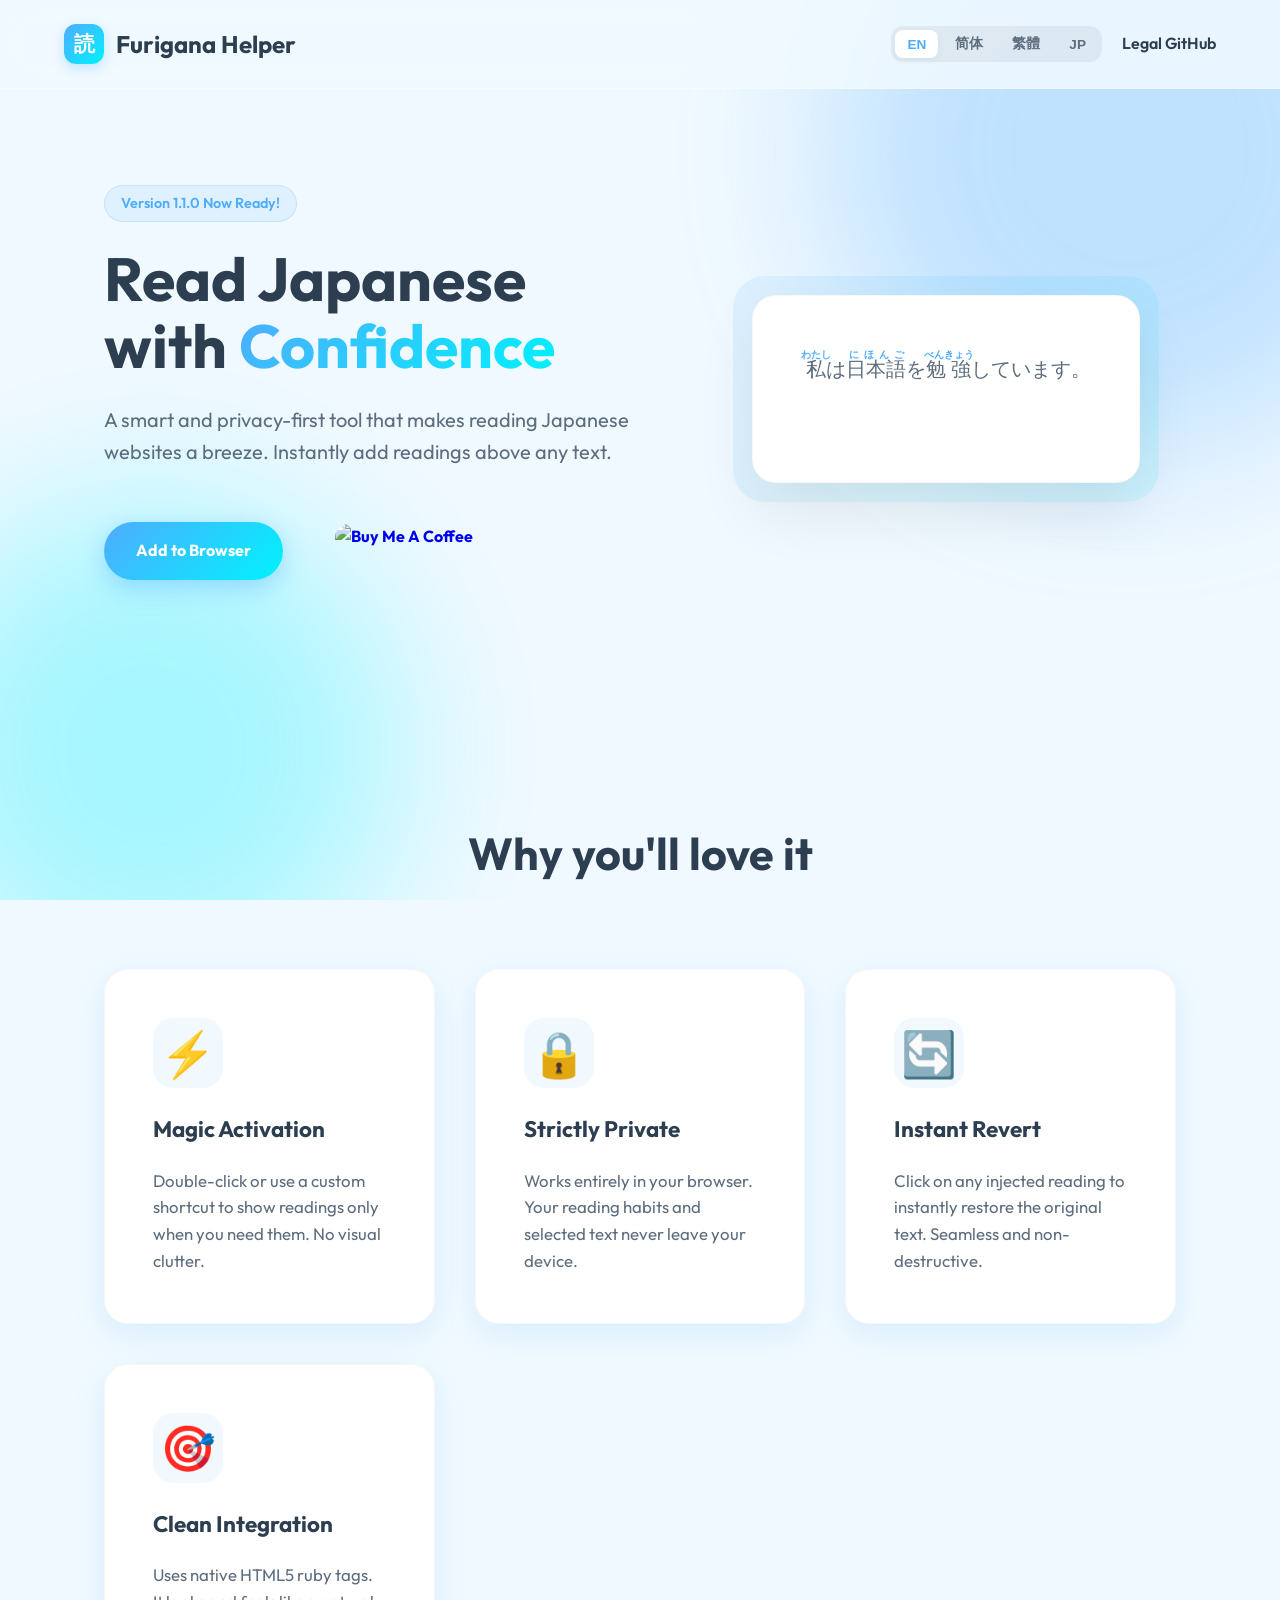
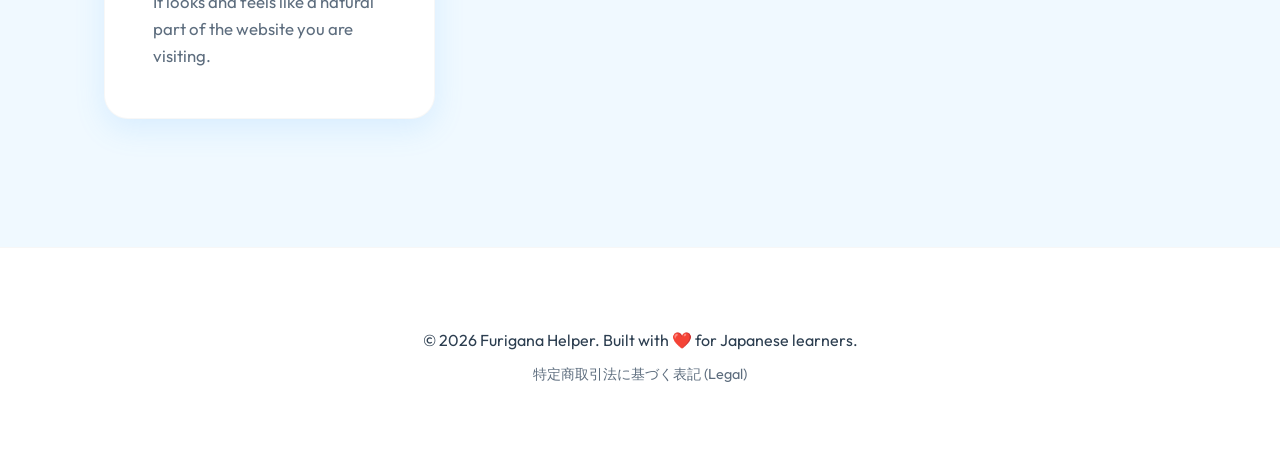
==== commit c795f228: "refactor: update text in index.html" ====
--- a/index.html
+++ b/index.html
@@ -106,7 +106,7 @@
                 'badge': 'Version 1.1.0 Now Ready!',
                 'hero-title': 'Read Japanese with <span class="highlight">Confidence</span>',
                 'hero-desc': 'A smart and privacy-first tool that makes reading Japanese websites a breeze. Instantly add readings above any text.',
-                'cta-btn': 'Add to Chrome - It\'s Free',
+                'cta-btn': 'Add to Browser',
                 'features-title': 'Why you\'ll love it',
                 'f1-title': 'Magic Activation',
                 'f1-desc': 'Double-click or use a custom shortcut to show readings only when you need them. No visual clutter.',
@@ -122,7 +122,7 @@
                 'badge': '1.1.0 版本现已发布！',
                 'hero-title': '让日语阅读变得<span class="highlight">轻松自信</span>',
                 'hero-desc': '一个聪明且保护隐私的工具，让浏览日语网站变得轻而易举。瞬间在任何文字上方添加读音。',
-                'cta-btn': '添加到 Chrome - 完全免费',
+                'cta-btn': '添加到瀏覽器',
                 'features-title': '你会爱上它的理由',
                 'f1-title': '灵动触发',
                 'f1-desc': '通过双击或自定义快捷键触发，只在需要时显示读音，拒绝页面凌乱。',
@@ -138,7 +138,7 @@
                 'badge': '1.1.0 版本現已發佈！',
                 'hero-title': '讓日語閱讀變得<span class="highlight">輕鬆自信</span>',
                 'hero-desc': '一個聰明且保護隱私的工具，讓瀏覽日語網站變得輕而易舉。瞬間在任何文字上方添加讀音。',
-                'cta-btn': '新增至 Chrome - 完全免費',
+                'cta-btn': '新增至瀏覽器',
                 'features-title': '你會愛上它的理由',
                 'f1-title': '靈動觸發',
                 'f1-desc': '透過雙擊或自定義快捷鍵觸發，只在需要時顯示讀音，拒絕頁面凌亂。',
@@ -154,7 +154,7 @@
                 'badge': 'バージョン 1.1.0 リリース！',
                 'hero-title': '日本語をもっと<span class="highlight">自信</span>を持って読もう',
                 'hero-desc': '賢くてプライバシー重視のツールです。ウェブサイトの漢字の上に、瞬時にふりがなを表示します。',
-                'cta-btn': 'Chrome に追加 - 無料です',
+                'cta-btn': 'ブラウザに追加',
                 'features-title': '選ばれる理由',
                 'f1-title': 'スマートな起動',
                 'f1-desc': 'ダブルクリックやショートカットで、必要な時だけふりがなを表示。画面を邪魔しません。',
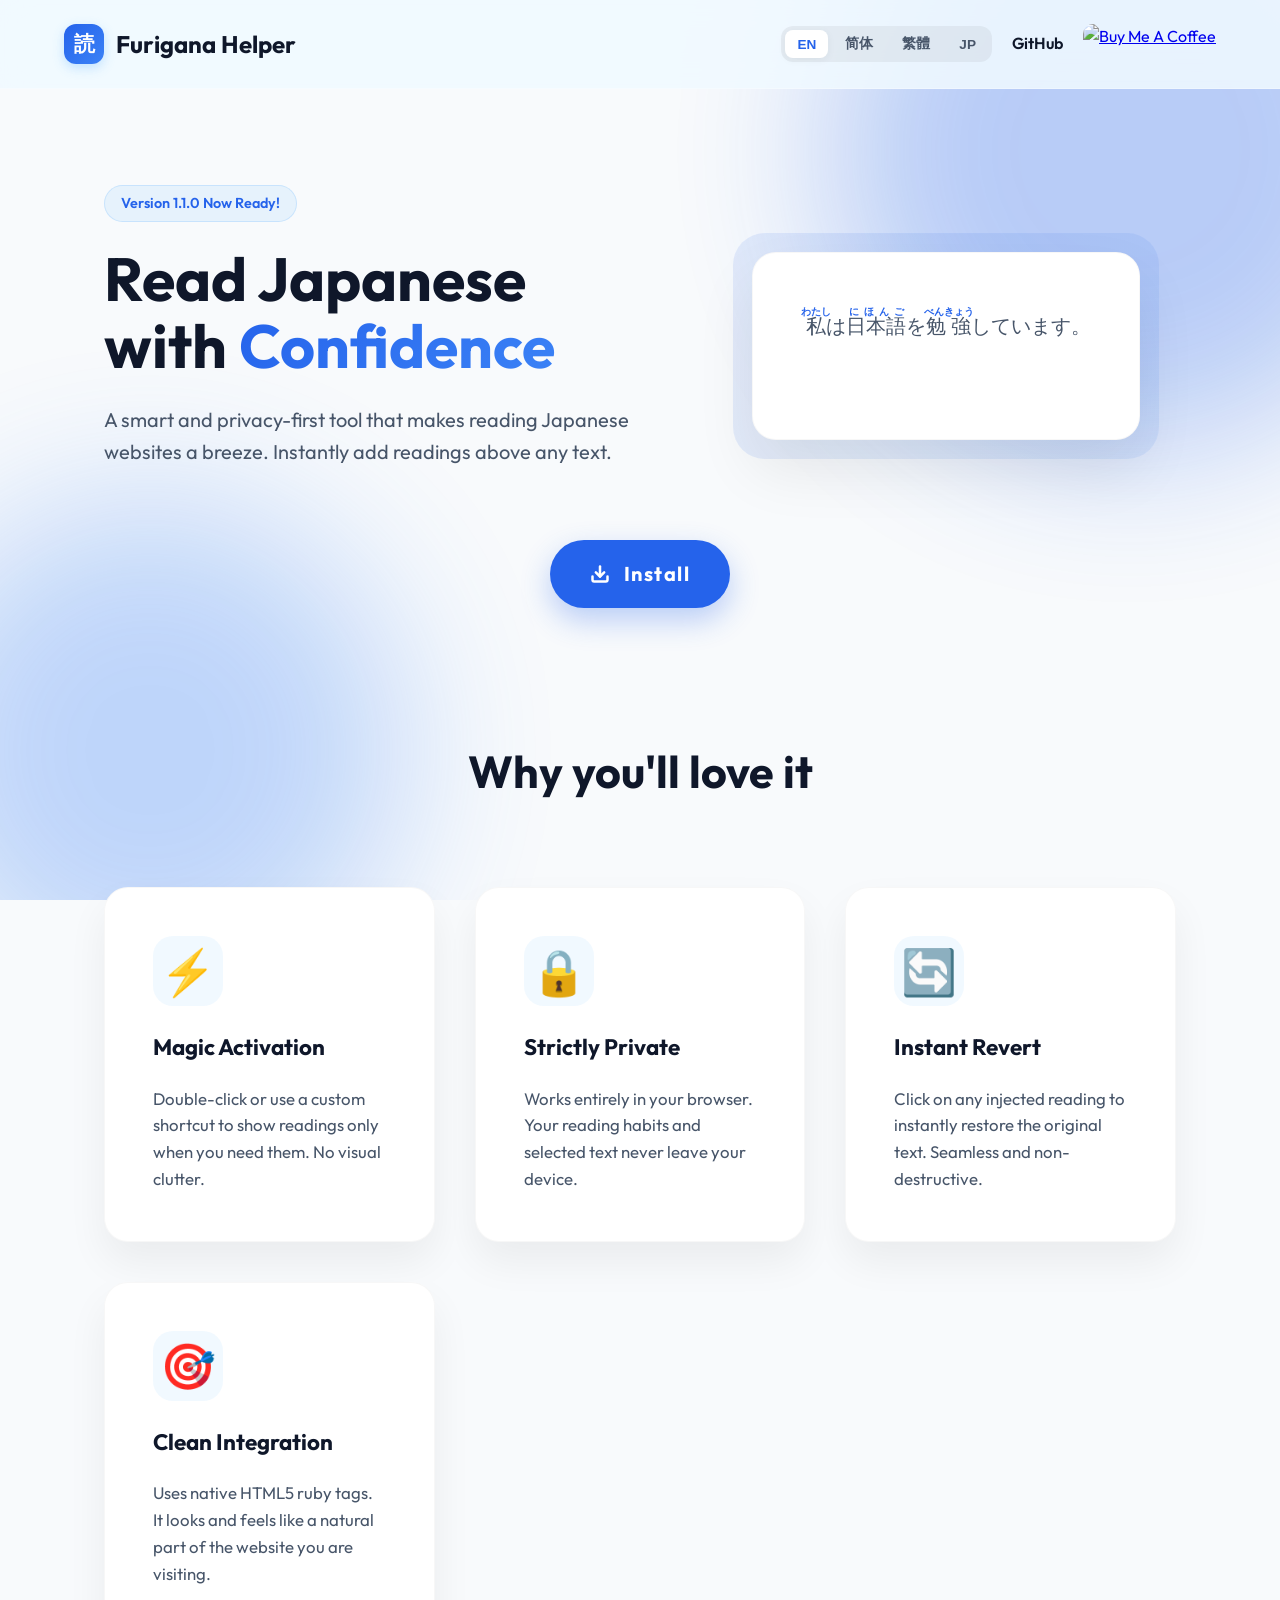
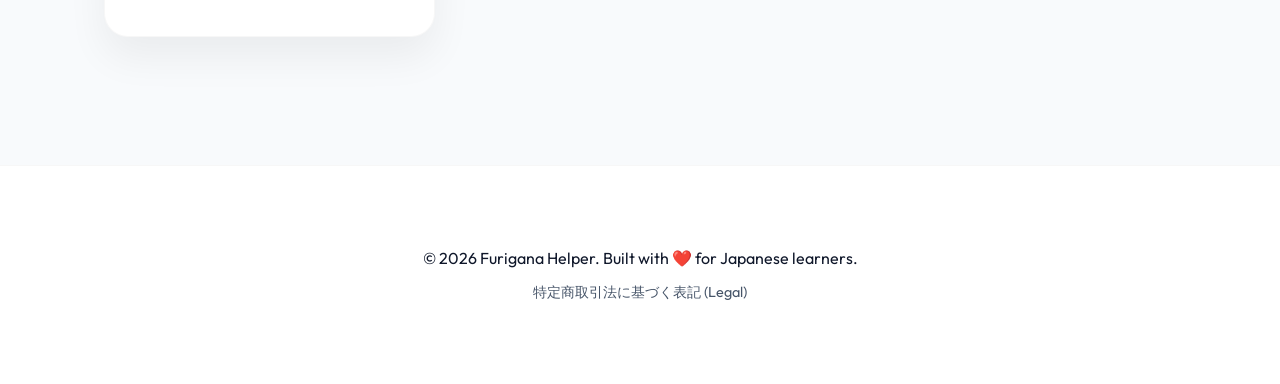
==== commit 6b5aea29: "feat: update visual theme and layout" ====
--- a/index.html
+++ b/index.html
@@ -29,9 +29,11 @@
                 <button class="lang-btn" onclick="setLanguage('ja')">JP</button>
             </div>
             <div class="nav-links">
-                <a href="legal.html">Legal</a>
                 <a href="https://github.com/wennuan-jp/furigana-helper" target="_blank">GitHub</a>
             </div>
+            <a href="https://buymeacoffee.com/wennuan" target="_blank" class="nav-bmac">
+                <img src="https://cdn.buymeacoffee.com/buttons/v2/default-yellow.png" alt="Buy Me A Coffee" class="bmac-img-nav">
+            </a>
         </div>
     </nav>
 
@@ -42,25 +44,22 @@
                 <h1 data-i18n="hero-title">Read Japanese with <span class="highlight">Confidence</span></h1>
                 <p data-i18n="hero-desc">A smart and privacy-first tool that makes reading Japanese websites a breeze.
                     Instantly add readings above any text.</p>
-                <div class="cta-group">
-                    <a href="https://chromewebstore.google.com/detail/furigana-helper/lhoodmbnejfoagjhkodedkplmfnijfgh"
-                        target="_blank" class="btn primary-btn" data-i18n="cta-btn">Add to Browser</a>
-
-                    <a href="https://buymeacoffee.com/wennuan" target="_blank" class="btn bmac-btn">
-                        <img src="https://cdn.buymeacoffee.com/buttons/v2/default-yellow.png" alt="Buy Me A Coffee"
-                            class="bmac-img">
-                    </a>
-                </div>
             </div>
 
             <div class="hero-image-container">
                 <div class="mockup-card">
                     <p class="japanese-text">
                         <ruby>私<rt>わたし</rt></ruby>は<ruby>日本語<rt>にほんご</rt></ruby>を<ruby>勉強<rt>べんきょう</rt></ruby>しています。
-                    </p>
-                </div>
             </div>
         </section>
+
+        <div class="install-section">
+            <a href="https://chromewebstore.google.com/detail/furigana-helper/lhoodmbnejfoagjhkodedkplmfnijfgh"
+                target="_blank" class="btn primary-btn">
+                <svg width="20" height="20" viewBox="0 0 24 24" fill="none" stroke="currentColor" stroke-width="3" stroke-linecap="round" stroke-linejoin="round"><path d="M21 15v4a2 2 0 0 1-2 2H5a2 2 0 0 1-2-2v-4"></path><polyline points="7 10 12 15 17 10"></polyline><line x1="12" y1="15" x2="12" y2="3"></line></svg>
+                <span data-i18n="cta-btn">Install</span>
+            </a>
+        </div>
 
         <section id="features" class="features">
             <h2 class="section-title" data-i18n="features-title">Why you'll love it</h2>
@@ -106,7 +105,7 @@
                 'badge': 'Version 1.1.0 Now Ready!',
                 'hero-title': 'Read Japanese with <span class="highlight">Confidence</span>',
                 'hero-desc': 'A smart and privacy-first tool that makes reading Japanese websites a breeze. Instantly add readings above any text.',
-                'cta-btn': 'Add to Browser',
+                'cta-btn': 'Install',
                 'features-title': 'Why you\'ll love it',
                 'f1-title': 'Magic Activation',
                 'f1-desc': 'Double-click or use a custom shortcut to show readings only when you need them. No visual clutter.',
@@ -122,7 +121,7 @@
                 'badge': '1.1.0 版本现已发布！',
                 'hero-title': '让日语阅读变得<span class="highlight">轻松自信</span>',
                 'hero-desc': '一个聪明且保护隐私的工具，让浏览日语网站变得轻而易举。瞬间在任何文字上方添加读音。',
-                'cta-btn': '添加到瀏覽器',
+                'cta-btn': '安装',
                 'features-title': '你会爱上它的理由',
                 'f1-title': '灵动触发',
                 'f1-desc': '通过双击或自定义快捷键触发，只在需要时显示读音，拒绝页面凌乱。',
@@ -138,7 +137,7 @@
                 'badge': '1.1.0 版本現已發佈！',
                 'hero-title': '讓日語閱讀變得<span class="highlight">輕鬆自信</span>',
                 'hero-desc': '一個聰明且保護隱私的工具，讓瀏覽日語網站變得輕而易舉。瞬間在任何文字上方添加讀音。',
-                'cta-btn': '新增至瀏覽器',
+                'cta-btn': '安裝',
                 'features-title': '你會愛上它的理由',
                 'f1-title': '靈動觸發',
                 'f1-desc': '透過雙擊或自定義快捷鍵觸發，只在需要時顯示讀音，拒絕頁面凌亂。',
@@ -154,7 +153,7 @@
                 'badge': 'バージョン 1.1.0 リリース！',
                 'hero-title': '日本語をもっと<span class="highlight">自信</span>を持って読もう',
                 'hero-desc': '賢くてプライバシー重視のツールです。ウェブサイトの漢字の上に、瞬時にふりがなを表示します。',
-                'cta-btn': 'ブラウザに追加',
+                'cta-btn': 'インストール',
                 'features-title': '選ばれる理由',
                 'f1-title': 'スマートな起動',
                 'f1-desc': 'ダブルクリックやショートカットで、必要な時だけふりがなを表示。画面を邪魔しません。',
--- a/style.css
+++ b/style.css
@@ -1,13 +1,13 @@
 /* style.css - Icon-inspired Theme (Blue/Teal) */
 :root {
-    --primary: #4facfe;
-    --primary-light: #a6d9ff;
-    --secondary: #00f2fe;
-    --bg-warm: #f0f9ff;
+    --primary: #2563eb;
+    --primary-light: #60a5fa;
+    --secondary: #3b82f6;
+    --bg-warm: #f8fafc;
     --bg-card: #ffffff;
-    --text-main: #2c3e50;
-    --text-muted: #5d6d7e;
-    --shadow: 0 10px 30px rgba(79, 172, 254, 0.15);
+    --text-main: #0f172a;
+    --text-muted: #475569;
+    --shadow: 0 20px 40px rgba(0, 0, 0, 0.06);
     --radius: 24px;
 }
 
@@ -145,12 +145,27 @@
     color: var(--primary);
 }
 
+.nav-bmac {
+    display: flex;
+    align-items: center;
+}
+
+.bmac-img-nav {
+    height: 40px;
+    border-radius: 10px;
+    transition: transform 0.3s ease;
+}
+
+.bmac-img-nav:hover {
+    transform: scale(1.05);
+}
+
 /* Hero Section */
 .hero {
     display: flex;
     align-items: center;
     justify-content: space-between;
-    padding: 6rem 5%;
+    padding: 6rem 5% 4rem;
     max-width: 1200px;
     margin: 0 auto;
     gap: 60px;
@@ -182,6 +197,7 @@
 .highlight {
     background: linear-gradient(135deg, var(--primary), var(--secondary));
     -webkit-background-clip: text;
+    background-clip: text;
     -webkit-text-fill-color: transparent;
     position: relative;
 }
@@ -197,6 +213,16 @@
     align-items: center;
     gap: 20px;
     flex-wrap: wrap;
+}
+
+.install-section {
+    display: flex;
+    justify-content: center;
+    padding: 0 5%;
+    margin-top: -2rem;
+    margin-bottom: 2rem;
+    position: relative;
+    z-index: 100;
 }
 
 .btn {
@@ -211,15 +237,31 @@
 }
 
 .primary-btn {
-    background: linear-gradient(135deg, var(--primary), var(--secondary));
+    background: var(--primary);
     color: white;
-    box-shadow: 0 8px 25px rgba(79, 172, 254, 0.4);
+    box-shadow: 0 12px 30px rgba(37, 99, 235, 0.3);
+    padding: 18px 40px;
+    font-size: 1.25rem;
+    letter-spacing: 1.5px;
+    border: none;
+    transition: all 0.3s cubic-bezier(0.4, 0, 0.2, 1);
+    display: inline-flex;
+    justify-content: center;
+    align-items: center;
+    gap: 14px;
 }
 
 .primary-btn:hover {
-    transform: translateY(-3px);
-    box-shadow: 0 12px 30px rgba(79, 172, 254, 0.5);
-}
+    transform: translateY(-4px);
+    box-shadow: 0 20px 40px rgba(37, 99, 235, 0.4);
+    background: #1d4ed8;
+}
+
+.primary-btn:active {
+    transform: translateY(-1px);
+}
+
+
 
 .bmac-img {
     height: 54px;
@@ -271,7 +313,7 @@
 
 /* Features */
 .features {
-    padding: 8rem 5%;
+    padding: 6rem 5% 8rem;
     max-width: 1200px;
     margin: 0 auto;
 }
